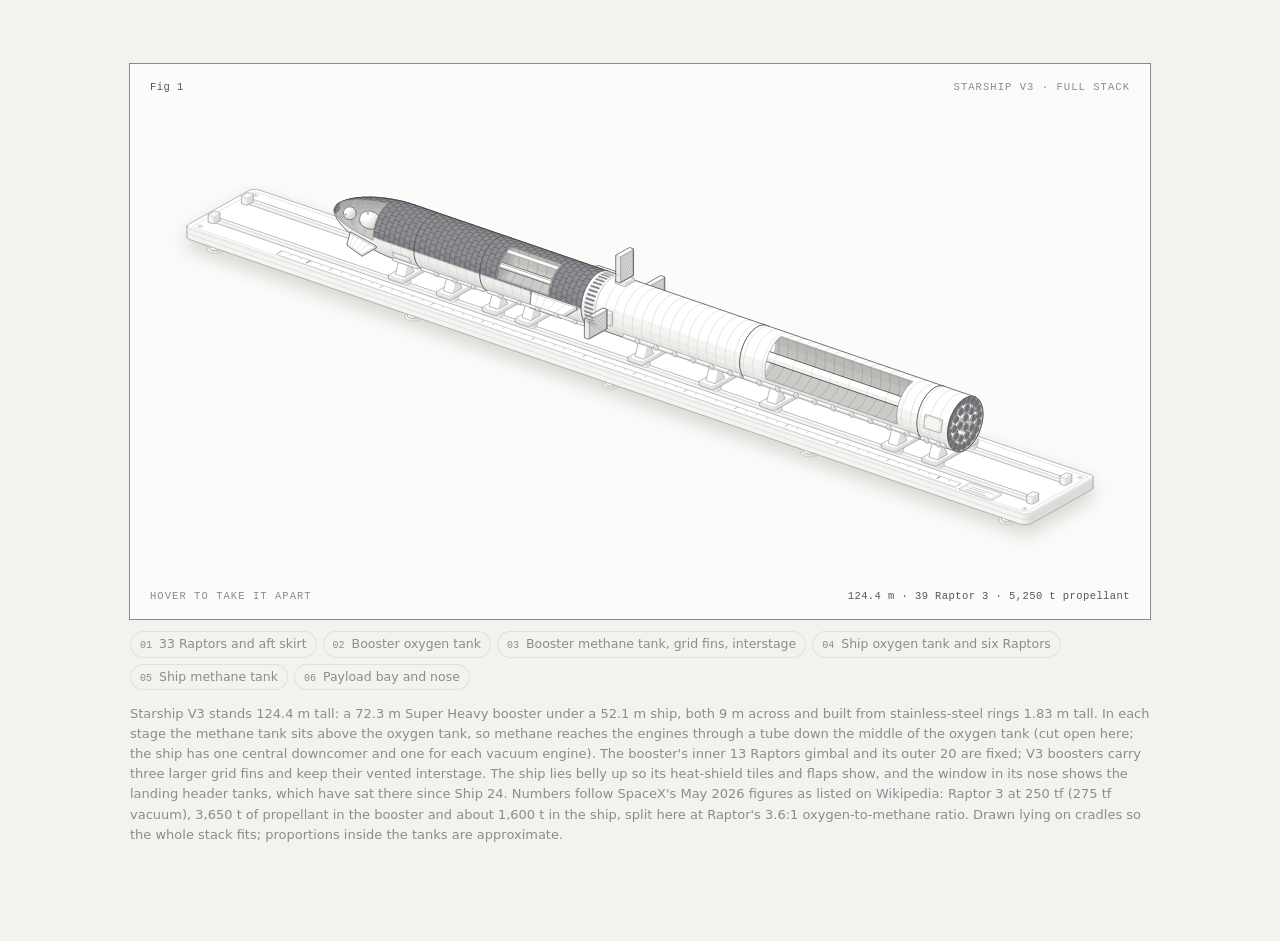
==== index.html @ acc3d356 "Serve the figure on GitHub Pages index.html sends visitors to the light or dark page by their system" ====
<!doctype html>
<html lang="en">
<head>
<meta charset="utf-8">
<meta name="viewport" content="width=device-width, initial-scale=1">
<title>Starship V3, taken apart</title>
<script>
  location.replace(matchMedia("(prefers-color-scheme: dark)").matches ? "starship.html" : "starship-light.html");
</script>
<noscript><meta http-equiv="refresh" content="0; url=starship-light.html"></noscript>
</head>
<body>
<p><a href="starship-light.html">Light</a> · <a href="starship.html">Dark</a></p>
</body>
</html>
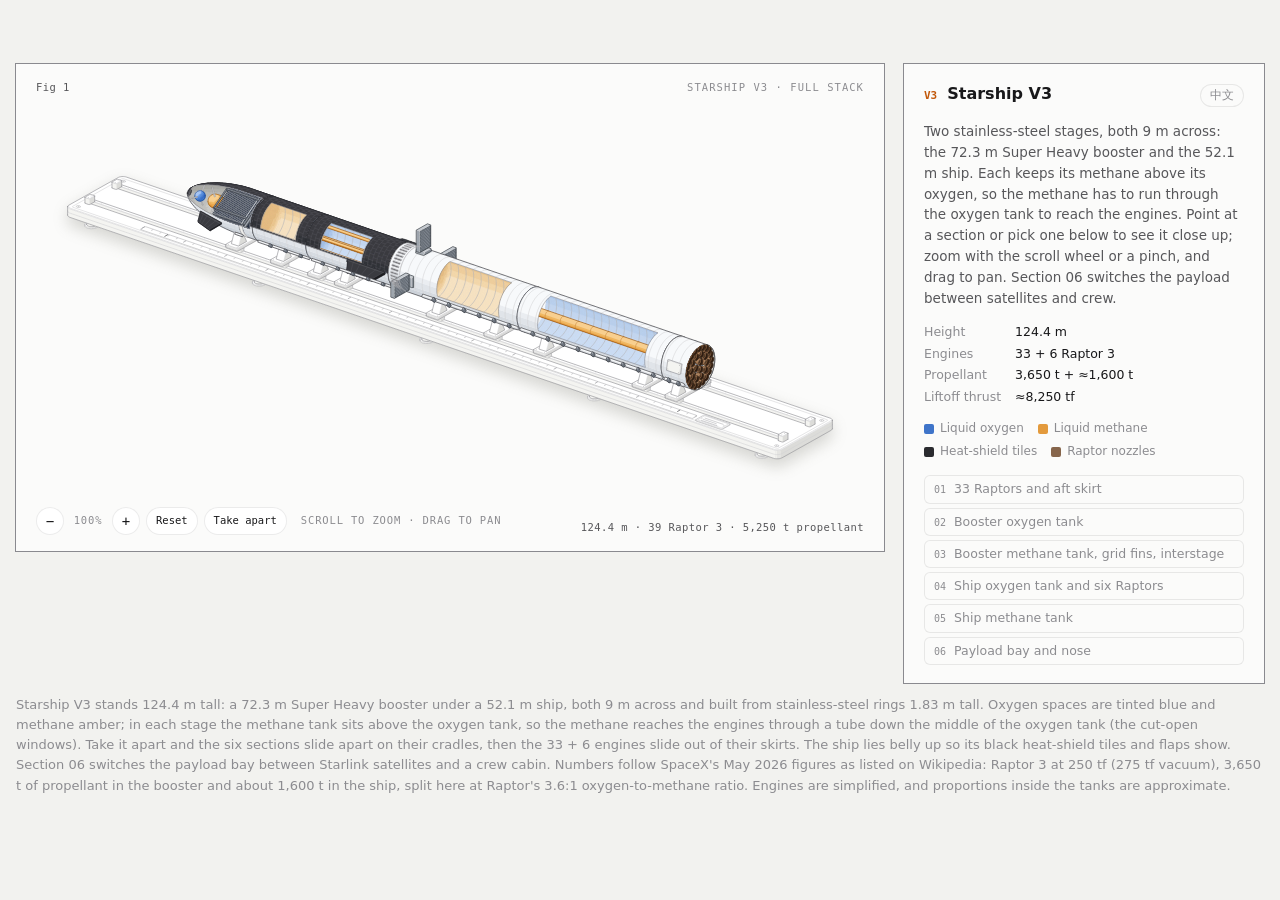
==== commit a39e3cac: "Payload bay: Starlink dispenser or crew cabin; Chinese and English The nose is cut open over the who" ====
--- a/index.html
+++ b/index.html
@@ -5,7 +5,7 @@
 <meta name="viewport" content="width=device-width, initial-scale=1">
 <title>Starship V3, taken apart</title>
 <script>
-  location.replace(matchMedia("(prefers-color-scheme: dark)").matches ? "starship.html" : "starship-light.html");
+  location.replace((matchMedia("(prefers-color-scheme: dark)").matches ? "starship.html" : "starship-light.html") + location.search);
 </script>
 <noscript><meta http-equiv="refresh" content="0; url=starship-light.html"></noscript>
 </head>
